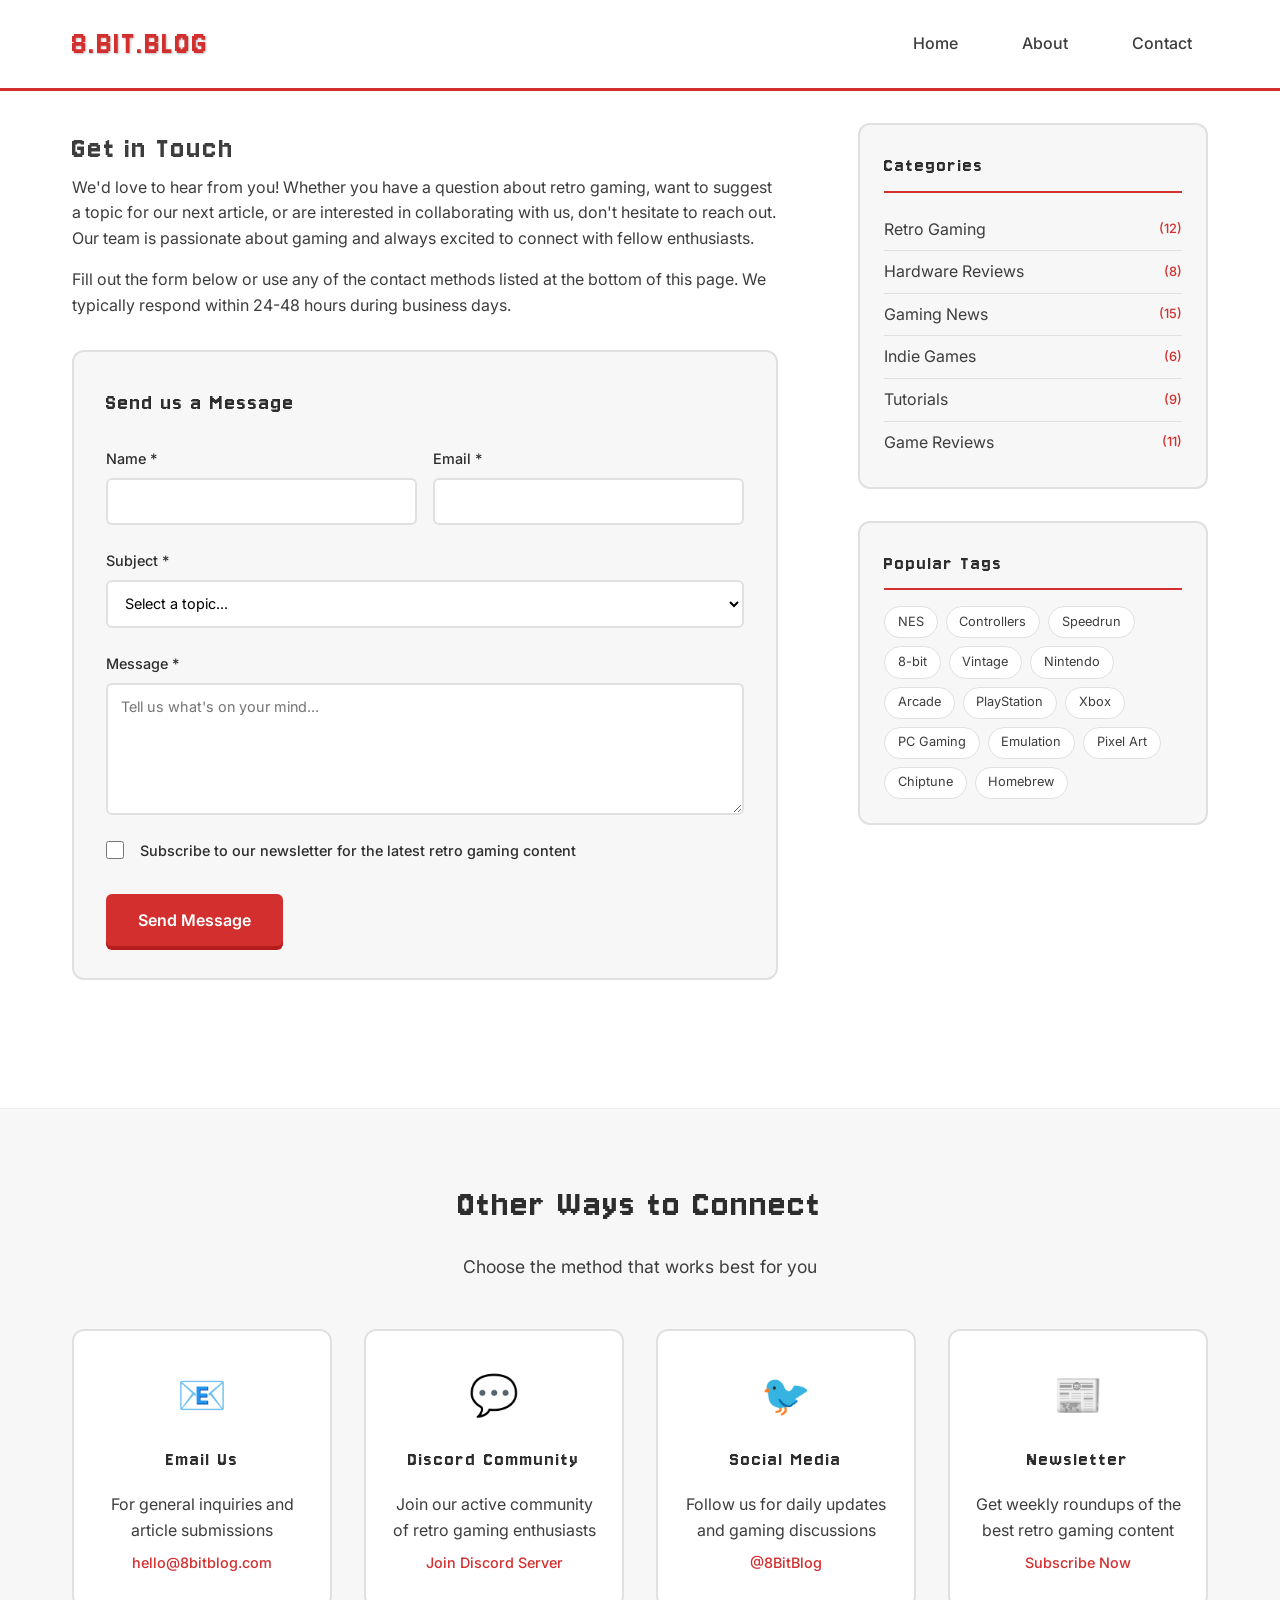
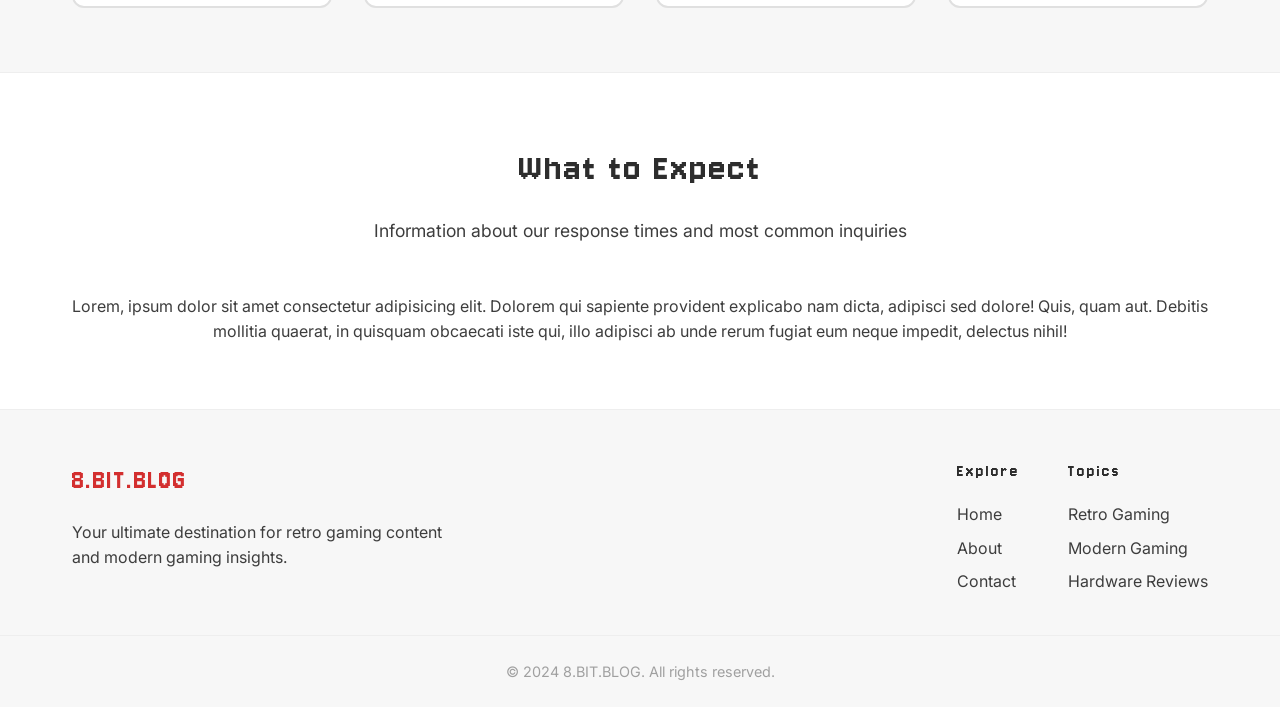
==== contact.html @ ed66e776 "add initial web site structure and pages" ====
<html lang="en">
  <head>
    <meta charset="UTF-8" />
    <meta name="viewport" content="width=device-width, initial-scale=1.0" />
    <title>Contact - 8.BIT.BLOG</title>
    <link rel="stylesheet" href="assets/styles.css" />
  </head>
  <body>
    <nav class="navbar">
      <div class="nav-container">
        <a href="index.html" class="nav-logo">8.BIT.BLOG</a>
        <ul class="nav-links">
          <li><a href="index.html">Home</a></li>
          <li><a href="about.html">About</a></li>
          <li><a href="contact.html">Contact</a></li>
        </ul>
      </div>
    </nav>

    <div class="content">
      <div class="main-layout">
        <!-- Left Column - Contact Content -->
        <div class="blog-section">
          <h1>Get in Touch</h1>
          <p>
            We'd love to hear from you! Whether you have a question about retro
            gaming, want to suggest a topic for our next article, or are
            interested in collaborating with us, don't hesitate to reach out.
            Our team is passionate about gaming and always excited to connect
            with fellow enthusiasts.
          </p>
          <p>
            Fill out the form below or use any of the contact methods listed at
            the bottom of this page. We typically respond within 24-48 hours
            during business days.
          </p>

          <!-- Contact Form Section -->
          <div class="contact-form-section">
            <h2>Send us a Message</h2>
            <form class="contact-form" action="#" method="POST">
              <div class="form-row">
                <div class="form-group">
                  <label for="name">Name *</label>
                  <input type="text" id="name" name="name" required />
                </div>
                <div class="form-group">
                  <label for="email">Email *</label>
                  <input type="email" id="email" name="email" required />
                </div>
              </div>

              <div class="form-group">
                <label for="subject">Subject *</label>
                <select id="subject" name="subject" required>
                  <option value="">Select a topic...</option>
                  <option value="general">General Inquiry</option>
                  <option value="article-suggestion">Article Suggestion</option>
                  <option value="collaboration">Collaboration</option>
                  <option value="hardware-review">
                    Hardware Review Request
                  </option>
                  <option value="technical-support">Technical Support</option>
                  <option value="feedback">Website Feedback</option>
                </select>
              </div>

              <div class="form-group">
                <label for="message">Message *</label>
                <textarea
                  id="message"
                  name="message"
                  rows="6"
                  placeholder="Tell us what's on your mind..."
                  required
                ></textarea>
              </div>

              <div class="form-group checkbox-group">
                <label class="checkbox-label">
                  <input type="checkbox" id="newsletter" name="newsletter" />
                  <span class="checkmark"></span>
                  Subscribe to our newsletter for the latest retro gaming
                  content
                </label>
              </div>

              <button type="submit" class="contact-submit-btn">
                Send Message
              </button>
            </form>
          </div>
        </div>

        <!-- Right Column - Sidebar -->
        <div class="sidebar-section">
          <!-- Categories -->
          <div class="sidebar-widget">
            <h3>Categories</h3>
            <ul class="category-list">
              <li>
                <a href="#" class="category-item"
                  >Retro Gaming <span class="count">(12)</span></a
                >
              </li>
              <li>
                <a href="#" class="category-item"
                  >Hardware Reviews <span class="count">(8)</span></a
                >
              </li>
              <li>
                <a href="#" class="category-item"
                  >Gaming News <span class="count">(15)</span></a
                >
              </li>
              <li>
                <a href="#" class="category-item"
                  >Indie Games <span class="count">(6)</span></a
                >
              </li>
              <li>
                <a href="#" class="category-item"
                  >Tutorials <span class="count">(9)</span></a
                >
              </li>
              <li>
                <a href="#" class="category-item"
                  >Game Reviews <span class="count">(11)</span></a
                >
              </li>
            </ul>
          </div>

          <!-- Tags -->
          <div class="sidebar-widget">
            <h3>Popular Tags</h3>
            <div class="tag-cloud">
              <a href="#" class="tag">NES</a>
              <a href="#" class="tag">Controllers</a>
              <a href="#" class="tag">Speedrun</a>
              <a href="#" class="tag">8-bit</a>
              <a href="#" class="tag">Vintage</a>
              <a href="#" class="tag">Nintendo</a>
              <a href="#" class="tag">Arcade</a>
              <a href="#" class="tag">PlayStation</a>
              <a href="#" class="tag">Xbox</a>
              <a href="#" class="tag">PC Gaming</a>
              <a href="#" class="tag">Emulation</a>
              <a href="#" class="tag">Pixel Art</a>
              <a href="#" class="tag">Chiptune</a>
              <a href="#" class="tag">Homebrew</a>
            </div>
          </div>
        </div>
      </div>
    </div>

    <!-- Contact Details Section - Full Width -->
    <div class="hints-section">
      <div class="hints-container">
        <h2>Other Ways to Connect</h2>
        <p class="hints-subtitle">Choose the method that works best for you</p>

        <div class="hints-grid">
          <div class="hint-card">
            <div class="hint-icon">📧</div>
            <h3>Email Us</h3>
            <p>For general inquiries and article submissions</p>
            <a href="mailto:hello@8bitblog.com" class="contact-link"
              >hello@8bitblog.com</a
            >
          </div>

          <div class="hint-card">
            <div class="hint-icon">💬</div>
            <h3>Discord Community</h3>
            <p>Join our active community of retro gaming enthusiasts</p>
            <a href="#" class="contact-link">Join Discord Server</a>
          </div>

          <div class="hint-card">
            <div class="hint-icon">🐦</div>
            <h3>Social Media</h3>
            <p>Follow us for daily updates and gaming discussions</p>
            <a href="#" class="contact-link">@8BitBlog</a>
          </div>

          <div class="hint-card">
            <div class="hint-icon">📰</div>
            <h3>Newsletter</h3>
            <p>Get weekly roundups of the best retro gaming content</p>
            <a href="#" class="contact-link">Subscribe Now</a>
          </div>
        </div>
      </div>
    </div>

    <!-- Response Times & FAQ Section -->
    <div class="events-section">
      <div class="events-container">
        <h2>What to Expect</h2>
        <p class="events-subtitle">
          Information about our response times and most common inquiries
        </p>
        <p>
          Lorem, ipsum dolor sit amet consectetur adipisicing elit. Dolorem qui
          sapiente provident explicabo nam dicta, adipisci sed dolore! Quis,
          quam aut. Debitis mollitia quaerat, in quisquam obcaecati iste qui,
          illo adipisci ab unde rerum fugiat eum neque impedit, delectus nihil!
        </p>
      </div>
    </div>

    <footer class="footer">
      <div class="footer-container">
        <div class="footer-brand">
          <h3>8.BIT.BLOG</h3>
          <p>
            Your ultimate destination for retro gaming content and modern gaming
            insights.
          </p>
        </div>

        <div class="footer-links">
          <div class="footer-section">
            <h4>Explore</h4>
            <ul>
              <li><a href="index.html">Home</a></li>
              <li><a href="about.html">About</a></li>
              <li><a href="contact.html">Contact</a></li>
            </ul>
          </div>

          <div class="footer-section">
            <h4>Topics</h4>
            <ul>
              <li><a href="#">Retro Gaming</a></li>
              <li><a href="#">Modern Gaming</a></li>
              <li><a href="#">Hardware Reviews</a></li>
            </ul>
          </div>
        </div>
      </div>

      <div class="footer-bottom">
        <p>&copy; 2024 8.BIT.BLOG. All rights reserved.</p>
      </div>
    </footer>
  </body>
</html>
---- assets/styles.css ----
/* Import fonts from Google Fonts */
@import url("https://fonts.googleapis.com/css2?family=Jersey+10&family=Inter:wght@300;400;500;600&display=swap");

/* Retro Gaming Color Scheme - Inspired by classic NES gamepad */
:root {
  --retro-dark: #2d2d2d;
  --retro-grey: #3d3d3d;
  --retro-light: #f7f7f7;
  --retro-red: #d32f2f;
  --retro-white: #ffffff;
  --retro-shadow: rgba(42, 42, 42, 0.3);
  --retro-letter-spacing: 2px;
}

/* Global styles */
* {
  margin: 0;
  padding: 0;
  box-sizing: border-box;
}
body {
  font-family: "Inter", sans-serif;
  background: var(--retro-white);
  min-height: 100vh;
  color: var(--retro-grey);
  line-height: 1.6;
}
/* Headings */
h1,
h2,
h3,
h4,
h5,
h6 {
  font-weight: normal;
  font-family: "Jersey 10", cursive;
  letter-spacing: var(--retro-letter-spacing);
}

/* Navbar styling */
.navbar {
  background: var(--retro-white);
  border-bottom: 3px solid var(--retro-red);
}

.nav-container {
  max-width: 1200px;
  margin: 0 auto;
  display: flex;
  justify-content: space-between;
  align-items: center;
  padding: 1rem 2rem;
}

.nav-logo {
  font-size: 2.2rem;
  color: var(--retro-red);
  text-decoration: none;
  text-shadow: 1px 1px 2px var(--retro-shadow);
  font-weight: normal;
  font-family: "Jersey 10", cursive;
  letter-spacing: var(--retro-letter-spacing);
}

.nav-links {
  display: flex;
  list-style: none;
  gap: 2rem;
}

.nav-links a {
  color: var(--retro-grey);
  text-decoration: none;
  font-family: "Inter", sans-serif;
  font-weight: 500;
  padding: 0.5rem 1rem;
  transition: all 0.1s ease;
}

.nav-links a:hover {
  color: var(--retro-red);
}

/* Main title styling */
.main-title {
  text-align: center;
  padding: 3rem 2rem;
  background: rgba(255, 255, 255, 0.1);
  margin: 2rem auto;
  max-width: 800px;
  border-radius: 12px;
  border: 3px solid var(--retro-dark);
  box-shadow: 0 8px 16px var(--retro-shadow);
}

.main-title h1 {
  font-size: 3.5rem;
  color: var(--retro-white);
  text-shadow: 3px 3px 0px var(--retro-red);
  margin-bottom: 1rem;
  font-family: "Jersey 10", cursive;
  letter-spacing: 2px;
}

.main-title .subtitle {
  font-size: 1.2rem;
  color: var(--retro-light);
  font-weight: 500;
  text-transform: uppercase;
  letter-spacing: 1px;
}

/* Content area styling */
.content {
  max-width: 1200px;
  margin: 0 auto;
  padding: 2rem;
}

.content p {
  font-family: "Inter", sans-serif;
  font-weight: 400;
  margin-bottom: 1rem;
}

/* Main Layout - Two Column */
.main-layout {
  display: grid;
  grid-template-columns: 1fr 350px;
  gap: 5rem;
  align-items: start;
}

.blog-section {
  min-width: 0; /* Prevents grid overflow */
}

/* Sidebar Section */
.sidebar-section {
  display: flex;
  flex-direction: column;
  gap: 2rem;
}

.sidebar-widget {
  background: var(--retro-light);
  border: 2px solid #e0e0e0;
  border-radius: 12px;
  padding: 1.5rem;
}

.sidebar-widget h3 {
  color: var(--retro-dark);
  margin-bottom: 1rem;
  font-size: 1.3rem;
  border-bottom: 2px solid var(--retro-red);
  padding-bottom: 0.5rem;
}

/* Categories */
.category-list {
  list-style: none;
  padding: 0;
  margin: 0;
}

.category-list li {
  border-bottom: 1px solid #e0e0e0;
  padding: 0.5rem 0;
}

.category-list li:last-child {
  border-bottom: none;
}

.category-item {
  font-family: 'Inter', sans-serif;
  color: var(--retro-grey);
  text-decoration: none;
  display: flex;
  justify-content: space-between;
  align-items: center;
  transition: color 0.2s ease;
}

.category-item:hover {
  color: var(--retro-red);
}

.count {
  font-size: 0.8rem;
  color: var(--retro-red);
  font-weight: 500;
}

/* Tag Cloud */
.tag-cloud {
  display: flex;
  flex-wrap: wrap;
  gap: 0.5rem;
}

.tag {
  font-family: 'Inter', sans-serif;
  background: var(--retro-white);
  color: var(--retro-grey);
  padding: 0.3rem 0.8rem;
  border-radius: 20px;
  text-decoration: none;
  font-size: 0.8rem;
  border: 1px solid #e0e0e0;
  transition: all 0.2s ease;
}

.tag:hover {
  background: var(--retro-red);
  color: var(--retro-white);
  border-color: var(--retro-red);
}


/* About Page Specific Styles */
.about-topics {
  margin: 2rem 0;
}

.topic-item {
  background: var(--retro-light);
  border: 2px solid #e0e0e0;
  border-radius: 12px;
  padding: 1.5rem;
  margin-bottom: 1rem;
  transition: all 0.3s ease;
}

.topic-item:hover {
  border-color: var(--retro-red);
  transform: translateY(-2px);
  box-shadow: 0 4px 12px rgba(0, 0, 0, 0.1);
}

.topic-item h3 {
  color: var(--retro-dark);
  margin-bottom: 0.5rem;
  font-size: 1.2rem;
}

.topic-item p {
  font-family: 'Inter', sans-serif;
  color: var(--retro-grey);
  line-height: 1.6;
  margin: 0;
}

/* Contact Form Styles */
.contact-form-section {
  margin: 2rem 0;
  background: var(--retro-light);
  border: 2px solid #e0e0e0;
  border-radius: 12px;
  padding: 2rem;
}

.contact-form-section h2 {
  margin-bottom: 1.5rem;
  color: var(--retro-dark);
}

.contact-form {
  display: flex;
  flex-direction: column;
  gap: 1.5rem;
}

.form-row {
  display: grid;
  grid-template-columns: 1fr 1fr;
  gap: 1rem;
}

.form-group {
  display: flex;
  flex-direction: column;
}

.form-group label {
  font-family: 'Inter', sans-serif;
  color: var(--retro-dark);
  font-weight: 500;
  margin-bottom: 0.5rem;
  font-size: 0.9rem;
}

.form-group input,
.form-group select,
.form-group textarea {
  font-family: 'Inter', sans-serif;
  padding: 0.8rem;
  border: 2px solid #e0e0e0;
  border-radius: 6px;
  font-size: 0.9rem;
  transition: border-color 0.2s ease;
  background: var(--retro-white);
}

.form-group input:focus,
.form-group select:focus,
.form-group textarea:focus {
  outline: none;
  border-color: var(--retro-red);
}

.form-group textarea {
  resize: vertical;
  min-height: 120px;
}

.checkbox-group {
  flex-direction: row;
  align-items: center;
  gap: 0.5rem;
}

.checkbox-label {
  display: flex;
  align-items: center;
  gap: 0.5rem;
  cursor: pointer;
  font-size: 0.9rem;
}

.checkbox-label input[type="checkbox"] {
  width: 18px;
  height: 18px;
  margin: 0;
}

.contact-submit-btn {
  background: var(--retro-red);
  color: var(--retro-white);
  padding: 1rem 2rem;
  border: none;
  border-radius: 6px;
  font-family: 'Inter', sans-serif;
  font-weight: 600;
  font-size: 1rem;
  cursor: pointer;
  transition: all 0.2s ease;
  align-self: flex-start;
  box-shadow: 0 4px 0 #b71c1c;
}

.contact-submit-btn:hover {
  transform: translateY(-2px);
  box-shadow: 0 6px 0 #b71c1c;
}

.contact-submit-btn:active {
  transform: translateY(2px);
  box-shadow: 0 2px 0 #b71c1c;
}

.contact-link {
  color: var(--retro-red);
  text-decoration: none;
  font-weight: 500;
  font-family: 'Inter', sans-serif;
  font-size: 0.9rem;
  margin-top: 0.5rem;
  display: inline-block;
}

.contact-link:hover {
  text-decoration: underline;
}

/* NES Gamepad Card Styling */
.gamepad-card {
  display: flex;
  align-items: center;
  background: var(--retro-light);
  border: 2px solid var(--retro-grey);
  border-radius: 16px;
  padding: 2rem;
  margin: 2rem 0;
  gap: 2rem;
  max-width: 800px;
}

/* Left side - D-Pad */
.card-left {
  flex: 0 0 80px;
  display: flex;
  justify-content: center;
  align-items: center;
}

.dpad {
  position: relative;
  width: 60px;
  height: 60px;
}

.dpad-horizontal,
.dpad-vertical {
  background: var(--retro-grey);
  position: absolute;
  border-radius: 4px;
}

.dpad-horizontal {
  width: 60px;
  height: 20px;
  top: 50%;
  left: 0;
  transform: translateY(-50%);
}

.dpad-vertical {
  width: 20px;
  height: 60px;
  left: 50%;
  top: 0;
  transform: translateX(-50%);
}

/* Center content */
.card-content {
  flex: 1;
  padding: 0 1rem;
}

.card-content h3 {
  color: var(--retro-dark);
  margin-bottom: 0.5rem;
  font-size: 1.4rem;
}

.card-content p {
  color: var(--retro-grey);
  margin: 0;
  line-height: 1.5;
}

/* Right side - Action buttons */
.card-right {
  flex: 0 0 80px;
  display: flex;
  justify-content: center;
  align-items: center;
}

.action-buttons {
  display: flex;
  flex-direction: column;
  gap: 0.8rem;
}

.action-btn {
  width: 50px;
  height: 50px;
  border-radius: 50%;
  border: 3px solid var(--retro-red);
  background: var(--retro-red);
  color: var(--retro-white);
  font-family: "Inter", sans-serif;
  font-weight: 600;
  cursor: pointer;
  transition: all 0.2s ease;
  display: flex;
  align-items: center;
  justify-content: center;
  box-shadow: 0 5px 0 #b71c1c;
}

.action-btn:active {
  transform: translateY(3px);
  box-shadow: 0 2px 0 #b71c1c;
}

.action-btn .arrow {
  font-size: 1.2rem;
  font-weight: bold;
}

.action-btn .initials {
  font-size: 0.9rem;
  font-weight: 600;
}

/* Author button styling */
.author-btn {
  background: var(--retro-white);
  color: var(--retro-red);
  border: 3px solid var(--retro-red);
  box-shadow: 0 5px 0 #b71c1c;
}

.author-btn:hover {
  background: var(--retro-red);
  color: var(--retro-white);
}

/* Gaming Hints Section */
.hints-section {
  background: var(--retro-light);
  border-top: 1px solid #eee;
  border-bottom: 1px solid #eee;
  margin-top: 4rem;
  padding: 4rem 0;
}

.hints-container {
  max-width: 1200px;
  margin: 0 auto;
  padding: 0 2rem;
  text-align: center;
}

.hints-section h2 {
  color: var(--retro-dark);
  font-size: 2.5rem;
  margin-bottom: 1rem;
}

.hints-subtitle {
  font-family: "Inter", sans-serif;
  color: var(--retro-grey);
  font-size: 1.1rem;
  margin-bottom: 3rem;
  max-width: 600px;
  margin-left: auto;
  margin-right: auto;
}

.hints-grid {
  display: grid;
  grid-template-columns: repeat(auto-fit, minmax(250px, 1fr));
  gap: 2rem;
  margin-top: 3rem;
}

.hint-card {
  background: var(--retro-white);
  border: 2px solid #e0e0e0;
  border-radius: 12px;
  padding: 2rem 1.5rem;
  text-align: center;
  transition: all 0.3s ease;
  cursor: pointer;
}

.hint-card:hover {
  border-color: var(--retro-red);
  transform: translateY(-4px);
  box-shadow: 0 8px 24px rgba(0, 0, 0, 0.1);
}

.hint-icon {
  font-size: 2.5rem;
  margin-bottom: 1rem;
  display: block;
}

.hint-card h3 {
  color: var(--retro-dark);
  margin-bottom: 1rem;
  font-size: 1.3rem;
}

.hint-card p {
  font-family: "Inter", sans-serif;
  color: var(--retro-grey);
  line-height: 1.6;
  margin: 0;
}

/* Events Section */
.events-section {
  background: var(--retro-white);
  padding: 4rem 0;
}

.events-container {
  max-width: 1200px;
  margin: 0 auto;
  padding: 0 2rem;
  text-align: center;
}

.events-section h2 {
  color: var(--retro-dark);
  font-size: 2.5rem;
  margin-bottom: 1rem;
}

.events-subtitle {
  font-family: 'Inter', sans-serif;
  color: var(--retro-grey);
  font-size: 1.1rem;
  margin-bottom: 3rem;
  max-width: 600px;
  margin-left: auto;
  margin-right: auto;
}

.events-timeline {
  display: flex;
  flex-direction: column;
  gap: 2rem;
  max-width: 700px;
  margin: 0 auto;
  text-align: left;
}

.event-item {
  display: flex;
  gap: 1.5rem;
  align-items: flex-start;
  padding: 1.5rem;
  background: var(--retro-light);
  border-radius: 12px;
  border: 2px solid #e0e0e0;
  transition: all 0.3s ease;
}

.event-item:hover {
  border-color: var(--retro-red);
  transform: translateY(-2px);
  box-shadow: 0 8px 24px rgba(0, 0, 0, 0.1);
}

.event-date {
  flex: 0 0 80px;
  text-align: center;
  background: var(--retro-red);
  color: var(--retro-white);
  border-radius: 8px;
  padding: 1rem 0.5rem;
  display: flex;
  flex-direction: column;
  justify-content: center;
}

.event-date .month {
  font-family: 'Inter', sans-serif;
  font-size: 0.8rem;
  font-weight: 600;
  text-transform: uppercase;
  letter-spacing: 1px;
}

.event-date .day {
  font-family: 'Jersey 10', cursive;
  font-size: 1.8rem;
  font-weight: normal;
  line-height: 1;
}

.event-content {
  flex: 1;
}

.event-content h3 {
  color: var(--retro-dark);
  margin-bottom: 0.5rem;
  font-size: 1.3rem;
}

.event-content p {
  font-family: 'Inter', sans-serif;
  color: var(--retro-grey);
  line-height: 1.6;
  margin-bottom: 0.5rem;
}

.event-location {
  font-family: 'Inter', sans-serif;
  color: var(--retro-red);
  font-size: 0.9rem;
  font-weight: 500;
}

/* Footer Styling */
.footer {
  border-top: 1px solid #eee;
  background: var(--retro-light);
  color: var(--retro-dark);
  margin-top: 0;
}

.footer-container {
  max-width: 1200px;
  margin: 0 auto;
  padding: 3rem 2rem 2rem;
  display: grid;
  grid-template-columns: 1fr 1fr;
  gap: 3rem;
  align-items: start;
}

.footer-brand h3 {
  color: var(--retro-red);
  margin-bottom: 1rem;
  font-size: 1.8rem;
}

.footer-brand p {
  font-family: "Inter", sans-serif;
  color: var(--retro-grey);
  line-height: 1.6;
  max-width: 400px;
}

.footer-links {
  display: flex;
  gap: 3rem;
  justify-content: flex-end;
}

.footer-section h4 {
  color: var(--retro-dark);
  margin-bottom: 1rem;
  font-size: 1.1rem;
}

.footer-section ul {
  list-style: none;
  padding: 0;
}

.footer-section li {
  margin-bottom: 0.5rem;
}

.footer-section a {
  color: var(--retro-grey);
  text-decoration: none;
  font-family: "Inter", sans-serif;
  font-weight: 400;
  transition: color 0.2s ease;
}

.footer-section a:hover {
  color: var(--retro-red);
}

.footer-bottom {
  border-top: 1px solid #eee;
  padding: 1.5rem 2rem;
  text-align: center;
}

.footer-bottom p {
  font-family: "Inter", sans-serif;
  color: #a0a0a0;
  margin: 0;
  font-size: 0.9rem;
}

/* Responsive design */
@media (max-width: 768px) {
  .nav-container {
    flex-direction: column;
    gap: 1rem;
  }

  .nav-links {
    gap: 1rem;
  }

  .main-title h1 {
    font-size: 2.5rem;
  }

  .navbar {
    padding: 1rem;
  }

  /* Responsive main layout */
  .main-layout {
    grid-template-columns: 1fr;
    gap: 2rem;
  }

  .sidebar-section {
    order: -1; /* Move sidebar above blog content on mobile */
  }

  .sidebar-widget {
    padding: 1rem;
  }

  .tag-cloud {
    gap: 0.3rem;
  }

  .tag {
    font-size: 0.75rem;
    padding: 0.25rem 0.6rem;
  }

  /* Responsive contact form */
  .contact-form-section {
    padding: 1.5rem;
  }

  .form-row {
    grid-template-columns: 1fr;
    gap: 0;
  }

  /* Responsive gamepad card */
  .gamepad-card {
    flex-direction: column;
    text-align: center;
    padding: 1.5rem;
    gap: 1.5rem;
  }

  .card-left,
  .card-right {
    flex: none;
  }

  .action-buttons {
    flex-direction: row;
    justify-content: center;
    gap: 1rem;
  }

  .dpad {
    width: 50px;
    height: 50px;
  }

  .dpad-horizontal {
    width: 50px;
    height: 16px;
  }

  .dpad-vertical {
    width: 16px;
    height: 50px;
  }

  /* Responsive hints section */
  .hints-section {
    padding: 3rem 0;
  }

  .hints-container {
    padding: 0 1rem;
  }

  .hints-section h2 {
    font-size: 2rem;
  }

  .hints-grid {
    grid-template-columns: 1fr;
    gap: 1.5rem;
  }

  .hint-card {
    padding: 1.5rem;
  }

  /* Responsive events section */
  .events-section {
    padding: 3rem 0;
  }

  .events-container {
    padding: 0 1rem;
  }

  .events-section h2 {
    font-size: 2rem;
  }

  .events-timeline {
    max-width: 100%;
  }

  .event-item {
    padding: 1.2rem;
    gap: 1rem;
  }

  .event-date {
    flex: 0 0 70px;
    padding: 0.8rem 0.5rem;
  }

  .event-date .day {
    font-size: 1.5rem;
  }

  /* Responsive footer */
  .footer-container {
    grid-template-columns: 1fr;
    gap: 2rem;
    padding: 2rem 1rem 1.5rem;
  }

  .footer-links {
    justify-content: flex-start;
    gap: 2rem;
  }

  .footer-bottom {
    padding: 1rem;
  }
}
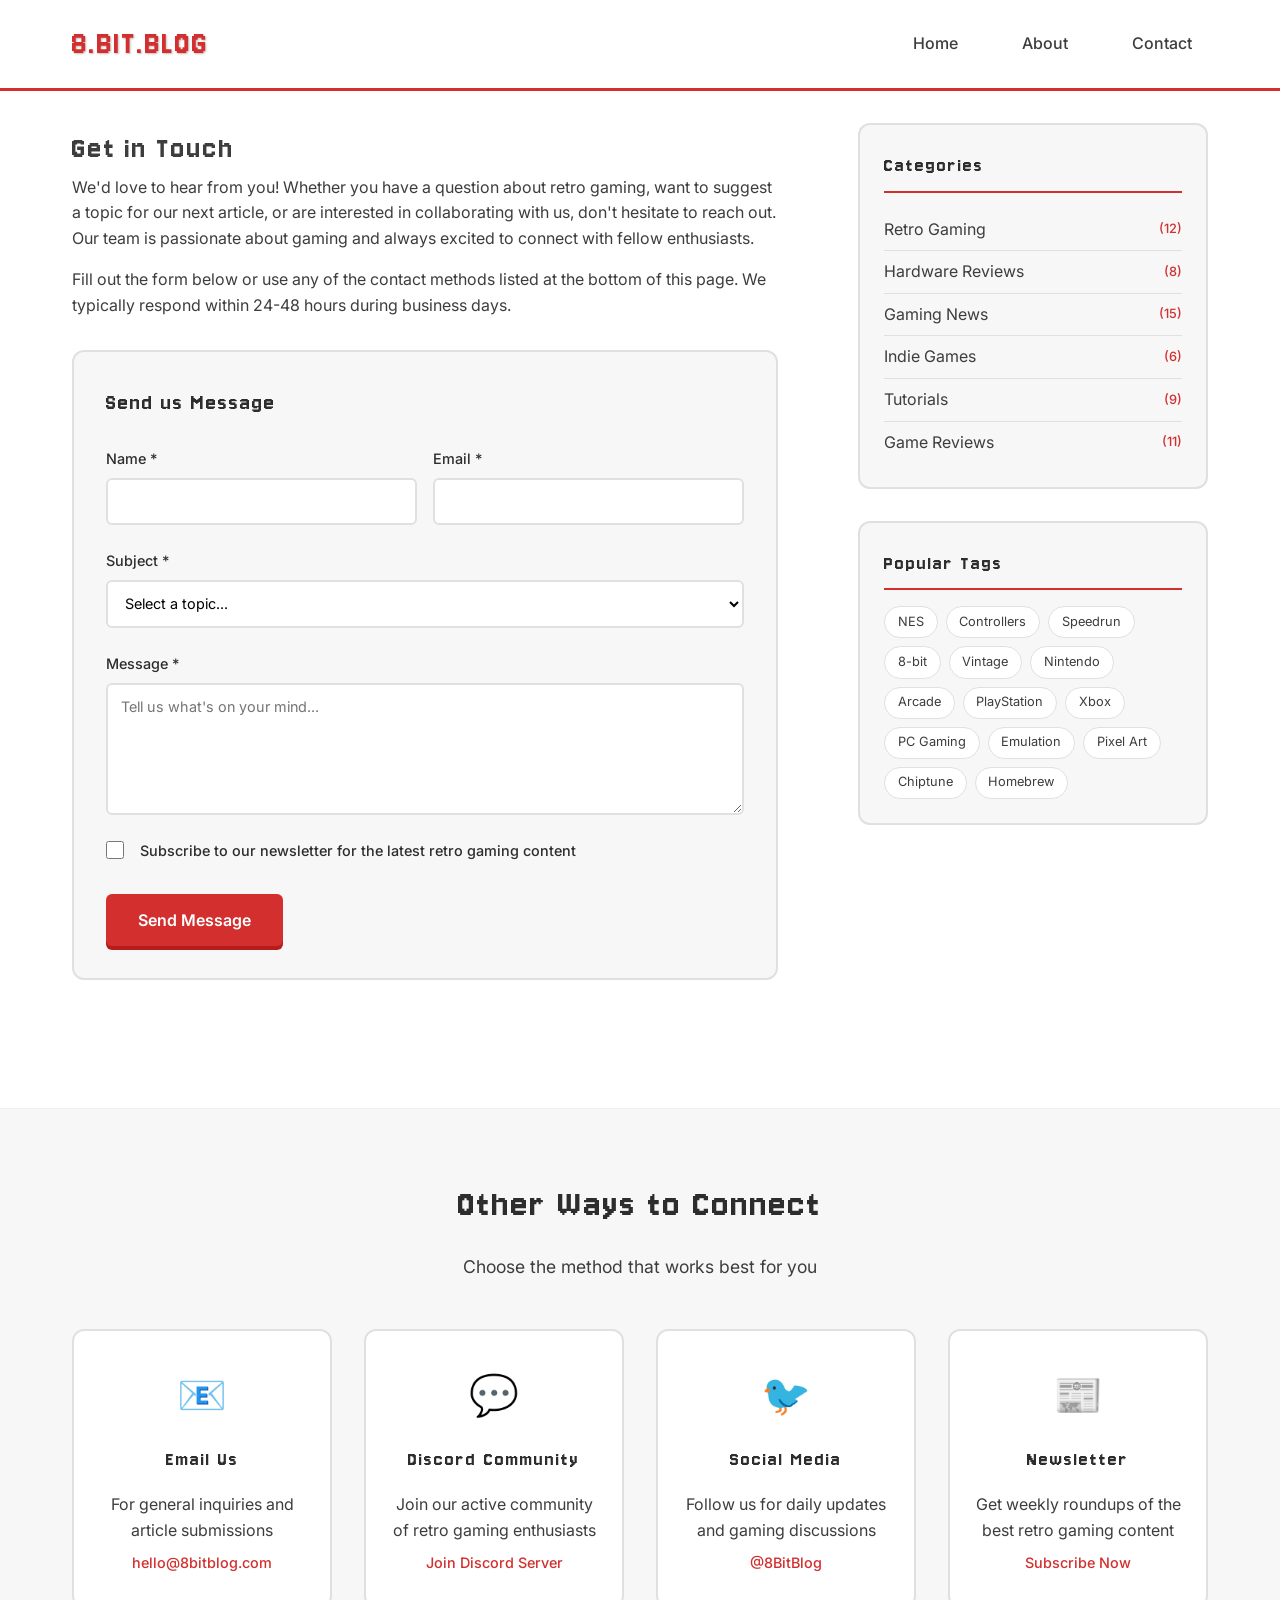
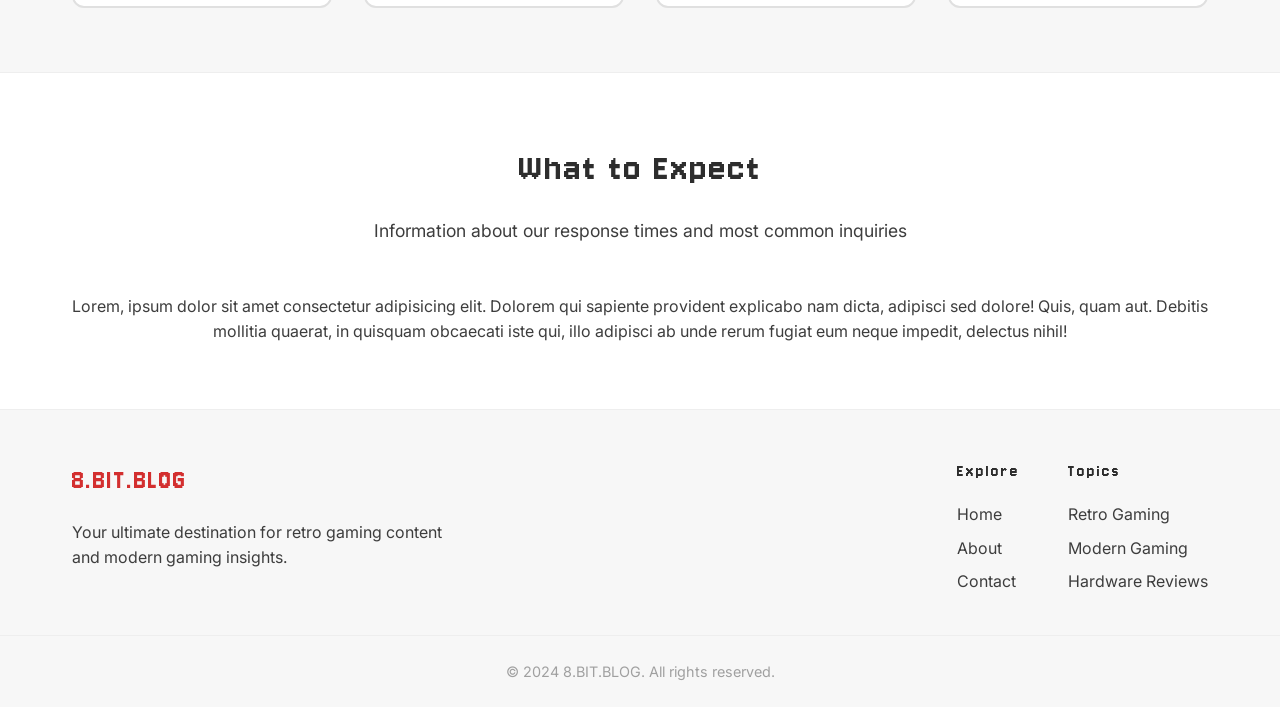
==== commit 1667e6ee: "add model to contact form" ====
--- a/contact.html
+++ b/contact.html
@@ -37,7 +37,7 @@
 
           <!-- Contact Form Section -->
           <div class="contact-form-section">
-            <h2>Send us a Message</h2>
+            <h2>Send us Message</h2>
             <form class="contact-form" action="#" method="POST">
               <div class="form-row">
                 <div class="form-group">
--- a/assets/styles.css
+++ b/assets/styles.css
@@ -174,7 +174,7 @@
 }
 
 .category-item {
-  font-family: 'Inter', sans-serif;
+  font-family: "Inter", sans-serif;
   color: var(--retro-grey);
   text-decoration: none;
   display: flex;
@@ -201,7 +201,7 @@
 }
 
 .tag {
-  font-family: 'Inter', sans-serif;
+  font-family: "Inter", sans-serif;
   background: var(--retro-white);
   color: var(--retro-grey);
   padding: 0.3rem 0.8rem;
@@ -217,7 +217,6 @@
   color: var(--retro-white);
   border-color: var(--retro-red);
 }
-
 
 /* About Page Specific Styles */
 .about-topics {
@@ -246,7 +245,7 @@
 }
 
 .topic-item p {
-  font-family: 'Inter', sans-serif;
+  font-family: "Inter", sans-serif;
   color: var(--retro-grey);
   line-height: 1.6;
   margin: 0;
@@ -284,7 +283,7 @@
 }
 
 .form-group label {
-  font-family: 'Inter', sans-serif;
+  font-family: "Inter", sans-serif;
   color: var(--retro-dark);
   font-weight: 500;
   margin-bottom: 0.5rem;
@@ -294,7 +293,7 @@
 .form-group input,
 .form-group select,
 .form-group textarea {
-  font-family: 'Inter', sans-serif;
+  font-family: "Inter", sans-serif;
   padding: 0.8rem;
   border: 2px solid #e0e0e0;
   border-radius: 6px;
@@ -341,7 +340,7 @@
   padding: 1rem 2rem;
   border: none;
   border-radius: 6px;
-  font-family: 'Inter', sans-serif;
+  font-family: "Inter", sans-serif;
   font-weight: 600;
   font-size: 1rem;
   cursor: pointer;
@@ -364,7 +363,7 @@
   color: var(--retro-red);
   text-decoration: none;
   font-weight: 500;
-  font-family: 'Inter', sans-serif;
+  font-family: "Inter", sans-serif;
   font-size: 0.9rem;
   margin-top: 0.5rem;
   display: inline-block;
@@ -595,7 +594,7 @@
 }
 
 .events-subtitle {
-  font-family: 'Inter', sans-serif;
+  font-family: "Inter", sans-serif;
   color: var(--retro-grey);
   font-size: 1.1rem;
   margin-bottom: 3rem;
@@ -643,7 +642,7 @@
 }
 
 .event-date .month {
-  font-family: 'Inter', sans-serif;
+  font-family: "Inter", sans-serif;
   font-size: 0.8rem;
   font-weight: 600;
   text-transform: uppercase;
@@ -651,7 +650,7 @@
 }
 
 .event-date .day {
-  font-family: 'Jersey 10', cursive;
+  font-family: "Jersey 10", cursive;
   font-size: 1.8rem;
   font-weight: normal;
   line-height: 1;
@@ -668,14 +667,14 @@
 }
 
 .event-content p {
-  font-family: 'Inter', sans-serif;
+  font-family: "Inter", sans-serif;
   color: var(--retro-grey);
   line-height: 1.6;
   margin-bottom: 0.5rem;
 }
 
 .event-location {
-  font-family: 'Inter', sans-serif;
+  font-family: "Inter", sans-serif;
   color: var(--retro-red);
   font-size: 0.9rem;
   font-weight: 500;
